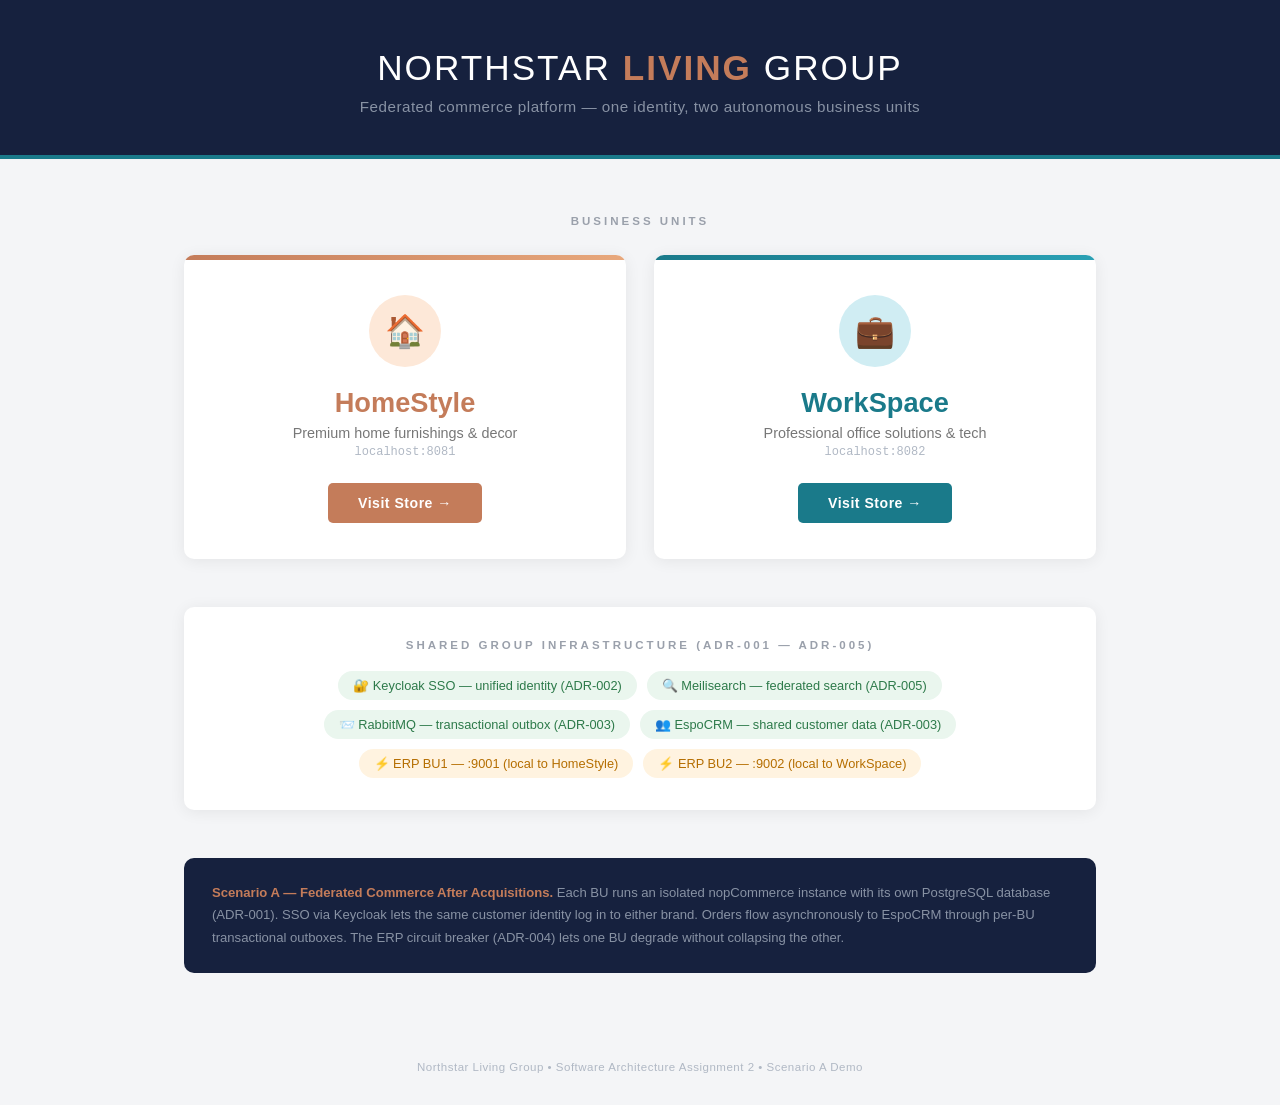
==== portal/index.html @ c7804377 "Design and products for each BU" ====
<!DOCTYPE html>
<html lang="en">
<head>
  <meta charset="UTF-8">
  <meta name="viewport" content="width=device-width, initial-scale=1.0">
  <title>Northstar Living Group — Group Portal</title>
  <style>
    *, *::before, *::after { box-sizing: border-box; margin: 0; padding: 0; }

    body {
      font-family: -apple-system, BlinkMacSystemFont, 'Segoe UI', Roboto, sans-serif;
      background: #f4f5f7;
      color: #333;
      min-height: 100vh;
    }

    /* ── Header ── */
    header {
      background: #16213e;
      color: #fff;
      padding: 48px 24px 40px;
      text-align: center;
      border-bottom: 4px solid #1a7a8a;
    }
    header .group-name {
      font-size: 2.2rem;
      font-weight: 300;
      letter-spacing: 2px;
      text-transform: uppercase;
    }
    header .group-name span { color: #c47c5a; font-weight: 600; }
    header p {
      margin-top: 10px;
      font-size: 0.95rem;
      color: #8892a4;
      letter-spacing: 0.5px;
    }

    /* ── Main layout ── */
    main {
      max-width: 960px;
      margin: 56px auto;
      padding: 0 24px;
    }

    .section-label {
      text-align: center;
      font-size: 0.72rem;
      font-weight: 700;
      letter-spacing: 3px;
      text-transform: uppercase;
      color: #9aa0ab;
      margin-bottom: 28px;
    }

    /* ── BU cards ── */
    .brands {
      display: grid;
      grid-template-columns: 1fr 1fr;
      gap: 28px;
      margin-bottom: 48px;
    }

    .brand-card {
      background: #fff;
      border-radius: 10px;
      padding: 40px 32px 36px;
      box-shadow: 0 2px 16px rgba(0,0,0,.07);
      text-align: center;
      transition: transform .18s ease, box-shadow .18s ease;
      position: relative;
      overflow: hidden;
    }
    .brand-card::before {
      content: "";
      position: absolute;
      top: 0; left: 0; right: 0;
      height: 5px;
    }
    .brand-card.homestyle::before { background: linear-gradient(90deg,#c47c5a,#e8a87c); }
    .brand-card.workspace::before { background: linear-gradient(90deg,#1a7a8a,#2aa0b4); }
    .brand-card:hover { transform: translateY(-5px); box-shadow: 0 10px 32px rgba(0,0,0,.12); }

    .brand-icon {
      width: 72px; height: 72px;
      border-radius: 50%;
      margin: 0 auto 20px;
      display: flex; align-items: center; justify-content: center;
      font-size: 2rem;
    }
    .brand-card.homestyle .brand-icon { background: #fde8d8; }
    .brand-card.workspace .brand-icon { background: #d0edf3; }

    .brand-card h2 { font-size: 1.7rem; font-weight: 700; margin-bottom: 6px; }
    .brand-card.homestyle h2 { color: #c47c5a; }
    .brand-card.workspace h2 { color: #1a7a8a; }

    .brand-card .tagline { color: #777; font-size: 0.9rem; margin-bottom: 4px; }
    .brand-card .port    { font-size: 0.75rem; color: #b0b8c4; font-family: monospace; margin-bottom: 24px; }

    .visit-btn {
      display: inline-block;
      padding: 12px 30px;
      border-radius: 5px;
      font-size: 0.88rem;
      font-weight: 700;
      text-decoration: none;
      letter-spacing: 0.5px;
      transition: opacity .15s;
    }
    .visit-btn:hover { opacity: .85; }
    .brand-card.homestyle .visit-btn { background: #c47c5a; color: #fff; }
    .brand-card.workspace .visit-btn { background: #1a7a8a; color: #fff; }

    /* ── Shared infra panel ── */
    .infra-panel {
      background: #fff;
      border-radius: 10px;
      padding: 32px 28px;
      box-shadow: 0 2px 16px rgba(0,0,0,.07);
      margin-bottom: 48px;
    }
    .infra-panel h3 {
      text-align: center;
      font-size: 0.72rem;
      font-weight: 700;
      letter-spacing: 3px;
      text-transform: uppercase;
      color: #9aa0ab;
      margin-bottom: 20px;
    }
    .chips { display: flex; flex-wrap: wrap; gap: 10px; justify-content: center; }
    .chip {
      border-radius: 20px;
      padding: 7px 15px;
      font-size: 0.8rem;
      font-weight: 500;
      display: flex; align-items: center; gap: 6px;
    }
    .chip.shared { background: #eaf6ee; color: #2d7a4a; }
    .chip.local  { background: #fff3e0; color: #b56e00; }

    /* ── Scenario note ── */
    .scenario-note {
      background: #16213e;
      color: #8892a4;
      border-radius: 10px;
      padding: 24px 28px;
      font-size: 0.82rem;
      line-height: 1.7;
    }
    .scenario-note strong { color: #c47c5a; }

    footer {
      text-align: center;
      padding: 32px 24px;
      color: #b0b8c4;
      font-size: 0.72rem;
      letter-spacing: 0.5px;
    }

    @media (max-width: 600px) {
      .brands { grid-template-columns: 1fr; }
      header .group-name { font-size: 1.6rem; }
    }
  </style>
</head>
<body>

  <header>
    <div class="group-name">Northstar <span>Living</span> Group</div>
    <p>Federated commerce platform &mdash; one identity, two autonomous business units</p>
  </header>

  <main>

    <p class="section-label">Business Units</p>

    <div class="brands">
      <div class="brand-card homestyle">
        <div class="brand-icon">🏠</div>
        <h2>HomeStyle</h2>
        <p class="tagline">Premium home furnishings &amp; decor</p>
        <p class="port">localhost:8081</p>
        <a href="http://localhost:8081" class="visit-btn">Visit Store &rarr;</a>
      </div>

      <div class="brand-card workspace">
        <div class="brand-icon">💼</div>
        <h2>WorkSpace</h2>
        <p class="tagline">Professional office solutions &amp; tech</p>
        <p class="port">localhost:8082</p>
        <a href="http://localhost:8082" class="visit-btn">Visit Store &rarr;</a>
      </div>
    </div>

    <div class="infra-panel">
      <h3>Shared Group Infrastructure (ADR-001 &mdash; ADR-005)</h3>
      <div class="chips">
        <span class="chip shared">🔐 Keycloak SSO &mdash; unified identity (ADR-002)</span>
        <span class="chip shared">🔍 Meilisearch &mdash; federated search (ADR-005)</span>
        <span class="chip shared">📨 RabbitMQ &mdash; transactional outbox (ADR-003)</span>
        <span class="chip shared">👥 EspoCRM &mdash; shared customer data (ADR-003)</span>
        <span class="chip local">⚡ ERP BU1 &mdash; :9001 (local to HomeStyle)</span>
        <span class="chip local">⚡ ERP BU2 &mdash; :9002 (local to WorkSpace)</span>
      </div>
    </div>

    <div class="scenario-note">
      <strong>Scenario A — Federated Commerce After Acquisitions.</strong>
      Each BU runs an isolated nopCommerce instance with its own PostgreSQL database (ADR-001).
      SSO via Keycloak lets the same customer identity log in to either brand.
      Orders flow asynchronously to EspoCRM through per-BU transactional outboxes.
      The ERP circuit breaker (ADR-004) lets one BU degrade without collapsing the other.
    </div>

  </main>

  <footer>
    Northstar Living Group &bull; Software Architecture Assignment 2 &bull; Scenario A Demo
  </footer>

</body>
</html>
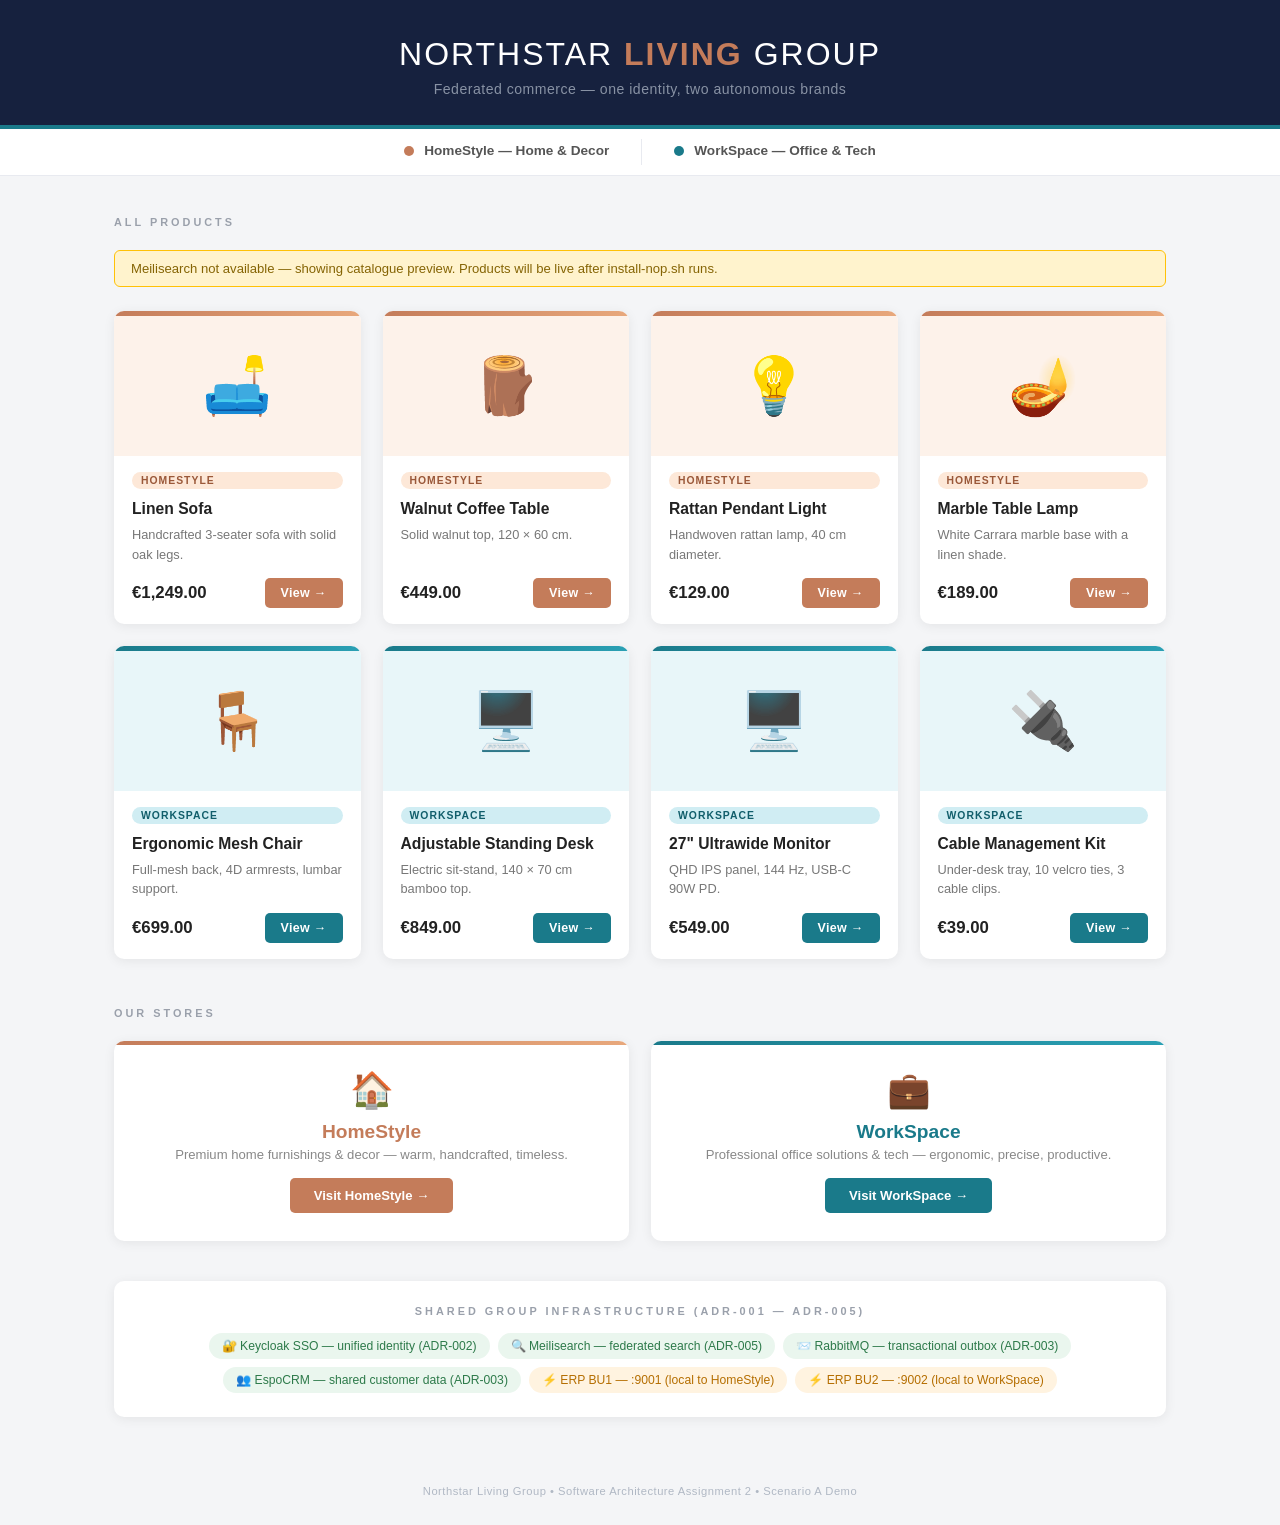
==== commit cf50e2ce: "web page first version" ====
--- a/portal/index.html
+++ b/portal/index.html
@@ -3,7 +3,7 @@
 <head>
   <meta charset="UTF-8">
   <meta name="viewport" content="width=device-width, initial-scale=1.0">
-  <title>Northstar Living Group — Group Portal</title>
+  <title>Northstar Living Group — Shop</title>
   <style>
     *, *::before, *::after { box-sizing: border-box; margin: 0; padding: 0; }
 
@@ -18,150 +18,272 @@
     header {
       background: #16213e;
       color: #fff;
-      padding: 48px 24px 40px;
+      padding: 36px 24px 28px;
       text-align: center;
       border-bottom: 4px solid #1a7a8a;
     }
     header .group-name {
-      font-size: 2.2rem;
+      font-size: 2rem;
       font-weight: 300;
       letter-spacing: 2px;
       text-transform: uppercase;
     }
     header .group-name span { color: #c47c5a; font-weight: 600; }
     header p {
-      margin-top: 10px;
-      font-size: 0.95rem;
+      margin-top: 8px;
+      font-size: 0.88rem;
       color: #8892a4;
       letter-spacing: 0.5px;
     }
 
+    /* ── BU quick-access bar ── */
+    .bu-bar {
+      background: #fff;
+      border-bottom: 1px solid #e8eaf0;
+      display: flex;
+      justify-content: center;
+      gap: 0;
+    }
+    .bu-bar a {
+      display: flex;
+      align-items: center;
+      gap: 10px;
+      padding: 14px 32px;
+      font-size: 0.85rem;
+      font-weight: 600;
+      text-decoration: none;
+      color: #555;
+      border-bottom: 3px solid transparent;
+      transition: color .15s, border-color .15s;
+    }
+    .bu-bar a.hs:hover  { color: #c47c5a; border-color: #c47c5a; }
+    .bu-bar a.ws:hover  { color: #1a7a8a; border-color: #1a7a8a; }
+    .bu-bar .dot {
+      width: 10px; height: 10px;
+      border-radius: 50%;
+      flex-shrink: 0;
+    }
+    .bu-bar .dot.hs { background: #c47c5a; }
+    .bu-bar .dot.ws { background: #1a7a8a; }
+    .bu-bar .sep {
+      width: 1px;
+      background: #e8eaf0;
+      margin: 10px 0;
+    }
+
     /* ── Main layout ── */
     main {
-      max-width: 960px;
-      margin: 56px auto;
+      max-width: 1100px;
+      margin: 40px auto;
       padding: 0 24px;
     }
 
+    /* ── Section label ── */
     .section-label {
-      text-align: center;
-      font-size: 0.72rem;
+      font-size: 0.68rem;
       font-weight: 700;
       letter-spacing: 3px;
       text-transform: uppercase;
       color: #9aa0ab;
-      margin-bottom: 28px;
-    }
-
-    /* ── BU cards ── */
-    .brands {
+      margin-bottom: 22px;
+    }
+
+    /* ── Status banner ── */
+    #status-banner {
+      background: #fff3cd;
+      color: #856404;
+      border: 1px solid #ffc107;
+      border-radius: 6px;
+      padding: 10px 16px;
+      font-size: 0.82rem;
+      margin-bottom: 24px;
+      display: none;
+    }
+
+    /* ── Product grid ── */
+    .product-grid {
+      display: grid;
+      grid-template-columns: repeat(auto-fill, minmax(230px, 1fr));
+      gap: 22px;
+      margin-bottom: 48px;
+    }
+
+    .product-card {
+      background: #fff;
+      border-radius: 10px;
+      box-shadow: 0 2px 12px rgba(0,0,0,.07);
+      overflow: hidden;
+      display: flex;
+      flex-direction: column;
+      transition: transform .18s ease, box-shadow .18s ease;
+    }
+    .product-card:hover {
+      transform: translateY(-4px);
+      box-shadow: 0 10px 28px rgba(0,0,0,.12);
+    }
+
+    .card-top {
+      height: 5px;
+    }
+    .card-top.hs { background: linear-gradient(90deg, #c47c5a, #e8a87c); }
+    .card-top.ws { background: linear-gradient(90deg, #1a7a8a, #2aa0b4); }
+
+    .card-thumb {
+      height: 140px;
+      display: flex;
+      align-items: center;
+      justify-content: center;
+      font-size: 3.5rem;
+    }
+    .card-thumb.hs { background: #fdf2ea; }
+    .card-thumb.ws { background: #e8f6f9; }
+
+    .card-body {
+      padding: 16px 18px;
+      flex: 1;
+      display: flex;
+      flex-direction: column;
+    }
+
+    .bu-badge {
+      display: inline-block;
+      font-size: 0.65rem;
+      font-weight: 700;
+      letter-spacing: 1px;
+      text-transform: uppercase;
+      padding: 3px 9px;
+      border-radius: 20px;
+      margin-bottom: 10px;
+    }
+    .bu-badge.hs { background: #fde8d8; color: #9a5839; }
+    .bu-badge.ws { background: #d0edf3; color: #115e6b; }
+
+    .card-name {
+      font-size: 0.98rem;
+      font-weight: 700;
+      color: #222;
+      margin-bottom: 6px;
+      line-height: 1.3;
+    }
+
+    .card-desc {
+      font-size: 0.8rem;
+      color: #777;
+      line-height: 1.5;
+      flex: 1;
+      margin-bottom: 14px;
+    }
+
+    .card-footer {
+      display: flex;
+      align-items: center;
+      justify-content: space-between;
+      gap: 10px;
+    }
+
+    .card-price {
+      font-size: 1.05rem;
+      font-weight: 700;
+      color: #222;
+    }
+
+    .card-btn {
+      display: inline-block;
+      padding: 8px 16px;
+      border-radius: 5px;
+      font-size: 0.78rem;
+      font-weight: 700;
+      text-decoration: none;
+      letter-spacing: 0.3px;
+      transition: opacity .15s;
+      white-space: nowrap;
+    }
+    .card-btn:hover { opacity: .82; }
+    .card-btn.hs { background: #c47c5a; color: #fff; }
+    .card-btn.ws { background: #1a7a8a; color: #fff; }
+
+    /* ── Stores section ── */
+    .stores {
       display: grid;
       grid-template-columns: 1fr 1fr;
-      gap: 28px;
-      margin-bottom: 48px;
-    }
-
-    .brand-card {
+      gap: 22px;
+      margin-bottom: 40px;
+    }
+    .store-card {
       background: #fff;
       border-radius: 10px;
-      padding: 40px 32px 36px;
-      box-shadow: 0 2px 16px rgba(0,0,0,.07);
+      padding: 28px 24px;
+      box-shadow: 0 2px 12px rgba(0,0,0,.07);
       text-align: center;
-      transition: transform .18s ease, box-shadow .18s ease;
       position: relative;
       overflow: hidden;
     }
-    .brand-card::before {
+    .store-card::before {
       content: "";
       position: absolute;
       top: 0; left: 0; right: 0;
-      height: 5px;
-    }
-    .brand-card.homestyle::before { background: linear-gradient(90deg,#c47c5a,#e8a87c); }
-    .brand-card.workspace::before { background: linear-gradient(90deg,#1a7a8a,#2aa0b4); }
-    .brand-card:hover { transform: translateY(-5px); box-shadow: 0 10px 32px rgba(0,0,0,.12); }
-
-    .brand-icon {
-      width: 72px; height: 72px;
-      border-radius: 50%;
-      margin: 0 auto 20px;
-      display: flex; align-items: center; justify-content: center;
-      font-size: 2rem;
-    }
-    .brand-card.homestyle .brand-icon { background: #fde8d8; }
-    .brand-card.workspace .brand-icon { background: #d0edf3; }
-
-    .brand-card h2 { font-size: 1.7rem; font-weight: 700; margin-bottom: 6px; }
-    .brand-card.homestyle h2 { color: #c47c5a; }
-    .brand-card.workspace h2 { color: #1a7a8a; }
-
-    .brand-card .tagline { color: #777; font-size: 0.9rem; margin-bottom: 4px; }
-    .brand-card .port    { font-size: 0.75rem; color: #b0b8c4; font-family: monospace; margin-bottom: 24px; }
-
-    .visit-btn {
+      height: 4px;
+    }
+    .store-card.hs::before { background: linear-gradient(90deg,#c47c5a,#e8a87c); }
+    .store-card.ws::before { background: linear-gradient(90deg,#1a7a8a,#2aa0b4); }
+    .store-card .icon { font-size: 2.2rem; margin-bottom: 10px; display: block; }
+    .store-card h3 { font-size: 1.2rem; font-weight: 700; margin-bottom: 4px; }
+    .store-card.hs h3 { color: #c47c5a; }
+    .store-card.ws h3 { color: #1a7a8a; }
+    .store-card p { font-size: 0.82rem; color: #888; margin-bottom: 16px; }
+    .store-btn {
       display: inline-block;
-      padding: 12px 30px;
+      padding: 10px 24px;
       border-radius: 5px;
-      font-size: 0.88rem;
+      font-size: 0.82rem;
       font-weight: 700;
       text-decoration: none;
-      letter-spacing: 0.5px;
       transition: opacity .15s;
     }
-    .visit-btn:hover { opacity: .85; }
-    .brand-card.homestyle .visit-btn { background: #c47c5a; color: #fff; }
-    .brand-card.workspace .visit-btn { background: #1a7a8a; color: #fff; }
-
-    /* ── Shared infra panel ── */
+    .store-btn:hover { opacity: .85; }
+    .store-card.hs .store-btn { background: #c47c5a; color: #fff; }
+    .store-card.ws .store-btn { background: #1a7a8a; color: #fff; }
+
+    /* ── Infra panel ── */
     .infra-panel {
       background: #fff;
       border-radius: 10px;
-      padding: 32px 28px;
-      box-shadow: 0 2px 16px rgba(0,0,0,.07);
-      margin-bottom: 48px;
+      padding: 24px 22px;
+      box-shadow: 0 2px 12px rgba(0,0,0,.07);
+      margin-bottom: 40px;
     }
     .infra-panel h3 {
       text-align: center;
-      font-size: 0.72rem;
+      font-size: 0.68rem;
       font-weight: 700;
       letter-spacing: 3px;
       text-transform: uppercase;
       color: #9aa0ab;
-      margin-bottom: 20px;
-    }
-    .chips { display: flex; flex-wrap: wrap; gap: 10px; justify-content: center; }
+      margin-bottom: 16px;
+    }
+    .chips { display: flex; flex-wrap: wrap; gap: 8px; justify-content: center; }
     .chip {
       border-radius: 20px;
-      padding: 7px 15px;
-      font-size: 0.8rem;
+      padding: 6px 13px;
+      font-size: 0.76rem;
       font-weight: 500;
-      display: flex; align-items: center; gap: 6px;
+      display: flex; align-items: center; gap: 5px;
     }
     .chip.shared { background: #eaf6ee; color: #2d7a4a; }
     .chip.local  { background: #fff3e0; color: #b56e00; }
 
-    /* ── Scenario note ── */
-    .scenario-note {
-      background: #16213e;
-      color: #8892a4;
-      border-radius: 10px;
-      padding: 24px 28px;
-      font-size: 0.82rem;
-      line-height: 1.7;
-    }
-    .scenario-note strong { color: #c47c5a; }
-
     footer {
       text-align: center;
-      padding: 32px 24px;
+      padding: 28px 24px;
       color: #b0b8c4;
-      font-size: 0.72rem;
+      font-size: 0.7rem;
       letter-spacing: 0.5px;
     }
 
-    @media (max-width: 600px) {
-      .brands { grid-template-columns: 1fr; }
-      header .group-name { font-size: 1.6rem; }
+    @media (max-width: 640px) {
+      .stores { grid-template-columns: 1fr; }
+      .bu-bar a { padding: 12px 16px; }
+      header .group-name { font-size: 1.5rem; }
     }
   </style>
 </head>
@@ -169,28 +291,38 @@
 
   <header>
     <div class="group-name">Northstar <span>Living</span> Group</div>
-    <p>Federated commerce platform &mdash; one identity, two autonomous business units</p>
+    <p>Federated commerce &mdash; one identity, two autonomous brands</p>
   </header>
 
+  <nav class="bu-bar">
+    <a href="http://localhost:8081" class="hs">
+      <span class="dot hs"></span>HomeStyle — Home &amp; Decor
+    </a>
+    <div class="sep"></div>
+    <a href="http://localhost:8082" class="ws">
+      <span class="dot ws"></span>WorkSpace — Office &amp; Tech
+    </a>
+  </nav>
+
   <main>
 
-    <p class="section-label">Business Units</p>
-
-    <div class="brands">
-      <div class="brand-card homestyle">
-        <div class="brand-icon">🏠</div>
-        <h2>HomeStyle</h2>
-        <p class="tagline">Premium home furnishings &amp; decor</p>
-        <p class="port">localhost:8081</p>
-        <a href="http://localhost:8081" class="visit-btn">Visit Store &rarr;</a>
+    <p class="section-label">All Products</p>
+    <div id="status-banner"></div>
+    <div class="product-grid" id="product-grid"></div>
+
+    <p class="section-label">Our Stores</p>
+    <div class="stores">
+      <div class="store-card hs">
+        <span class="icon">🏠</span>
+        <h3>HomeStyle</h3>
+        <p>Premium home furnishings &amp; decor — warm, handcrafted, timeless.</p>
+        <a href="http://localhost:8081" class="store-btn">Visit HomeStyle &rarr;</a>
       </div>
-
-      <div class="brand-card workspace">
-        <div class="brand-icon">💼</div>
-        <h2>WorkSpace</h2>
-        <p class="tagline">Professional office solutions &amp; tech</p>
-        <p class="port">localhost:8082</p>
-        <a href="http://localhost:8082" class="visit-btn">Visit Store &rarr;</a>
+      <div class="store-card ws">
+        <span class="icon">💼</span>
+        <h3>WorkSpace</h3>
+        <p>Professional office solutions &amp; tech — ergonomic, precise, productive.</p>
+        <a href="http://localhost:8082" class="store-btn">Visit WorkSpace &rarr;</a>
       </div>
     </div>
 
@@ -206,19 +338,117 @@
       </div>
     </div>
 
-    <div class="scenario-note">
-      <strong>Scenario A — Federated Commerce After Acquisitions.</strong>
-      Each BU runs an isolated nopCommerce instance with its own PostgreSQL database (ADR-001).
-      SSO via Keycloak lets the same customer identity log in to either brand.
-      Orders flow asynchronously to EspoCRM through per-BU transactional outboxes.
-      The ERP circuit breaker (ADR-004) lets one BU degrade without collapsing the other.
-    </div>
-
   </main>
 
   <footer>
     Northstar Living Group &bull; Software Architecture Assignment 2 &bull; Scenario A Demo
   </footer>
 
+  <script>
+    // Fallback product catalogue (mirrors seed-bu1.sql / seed-bu2.sql).
+    // Used when Meilisearch is not yet populated (before install-nop.sh runs).
+    const FALLBACK_PRODUCTS = [
+      { buId: 'bu1', name: 'Linen Sofa',            desc: 'Handcrafted 3-seater sofa with solid oak legs.',          price: 1249, slug: 'linen-sofa',            emoji: '🛋️' },
+      { buId: 'bu1', name: 'Walnut Coffee Table',    desc: 'Solid walnut top, 120 × 60 cm.',                         price: 449,  slug: 'walnut-coffee-table',    emoji: '🪵' },
+      { buId: 'bu1', name: 'Rattan Pendant Light',   desc: 'Handwoven rattan lamp, 40 cm diameter.',                 price: 129,  slug: 'rattan-pendant-light',   emoji: '💡' },
+      { buId: 'bu1', name: 'Marble Table Lamp',      desc: 'White Carrara marble base with a linen shade.',          price: 189,  slug: 'marble-table-lamp',      emoji: '🪔' },
+      { buId: 'bu2', name: 'Ergonomic Mesh Chair',   desc: 'Full-mesh back, 4D armrests, lumbar support.',           price: 699,  slug: 'ergonomic-mesh-chair',   emoji: '🪑' },
+      { buId: 'bu2', name: 'Adjustable Standing Desk', desc: 'Electric sit-stand, 140 × 70 cm bamboo top.',         price: 849,  slug: 'adjustable-standing-desk', emoji: '🖥️' },
+      { buId: 'bu2', name: '27" Ultrawide Monitor',  desc: 'QHD IPS panel, 144 Hz, USB-C 90W PD.',                  price: 549,  slug: '27-ultrawide-monitor',   emoji: '🖥️' },
+      { buId: 'bu2', name: 'Cable Management Kit',   desc: 'Under-desk tray, 10 velcro ties, 3 cable clips.',        price: 39,   slug: 'cable-management-kit',   emoji: '🔌' },
+    ];
+
+    const BU_META = {
+      bu1: { label: 'HomeStyle', port: 8081, cls: 'hs', emoji: '🏠' },
+      bu2: { label: 'WorkSpace', port: 8082, cls: 'ws', emoji: '💼' },
+    };
+
+    function productUrl(buId, slug) {
+      return `http://localhost:${BU_META[buId].port}/${slug}`;
+    }
+
+    function formatPrice(price) {
+      return new Intl.NumberFormat('en-IE', { style: 'currency', currency: 'EUR' }).format(price);
+    }
+
+    function renderCard(p) {
+      const bu = BU_META[p.buId] || BU_META['bu1'];
+      const url = productUrl(p.buId, p.slug);
+      const emoji = p.emoji || bu.emoji;
+      const price = p.price != null ? formatPrice(p.price) : '';
+      return `
+        <div class="product-card">
+          <div class="card-top ${bu.cls}"></div>
+          <div class="card-thumb ${bu.cls}">${emoji}</div>
+          <div class="card-body">
+            <span class="bu-badge ${bu.cls}">${bu.label}</span>
+            <div class="card-name">${p.name}</div>
+            <div class="card-desc">${p.desc || p.description || ''}</div>
+            <div class="card-footer">
+              ${price ? `<span class="card-price">${price}</span>` : '<span></span>'}
+              <a href="${url}" class="card-btn ${bu.cls}">View &rarr;</a>
+            </div>
+          </div>
+        </div>`;
+    }
+
+    function renderGrid(products) {
+      const grid = document.getElementById('product-grid');
+      grid.innerHTML = products.map(renderCard).join('');
+    }
+
+    function showBanner(msg) {
+      const b = document.getElementById('status-banner');
+      b.textContent = msg;
+      b.style.display = 'block';
+    }
+
+    async function loadFromMeilisearch() {
+      const MEILI = 'http://localhost:7700';
+      const KEY   = 'northstar-meili-master-key';
+
+      const res = await fetch(`${MEILI}/indexes/products/search`, {
+        method: 'POST',
+        headers: {
+          'Content-Type': 'application/json',
+          'Authorization': `Bearer ${KEY}`,
+        },
+        body: JSON.stringify({ q: '', limit: 50 }),
+        signal: AbortSignal.timeout(3000),
+      });
+
+      if (!res.ok) throw new Error(`Meilisearch HTTP ${res.status}`);
+
+      const data = await res.json();
+      return (data.hits || []).map(h => ({
+        buId: h.buId,
+        name: h.name,
+        desc: h.description,
+        price: h.price,
+        slug: h.slug,
+        emoji: BU_META[h.buId]?.emoji || '📦',
+      }));
+    }
+
+    async function init() {
+      try {
+        const hits = await loadFromMeilisearch();
+        if (hits.length === 0) {
+          // Index exists but is empty — plugins not yet installed
+          renderGrid(FALLBACK_PRODUCTS);
+          showBanner('Meilisearch index is empty — run scripts/install-nop.sh to seed products. Showing catalogue preview.');
+        } else {
+          renderGrid(hits);
+        }
+      } catch {
+        // Meilisearch unreachable or not started yet
+        renderGrid(FALLBACK_PRODUCTS);
+        showBanner('Meilisearch not available — showing catalogue preview. Products will be live after install-nop.sh runs.');
+      }
+    }
+
+    init();
+  </script>
+
 </body>
 </html>
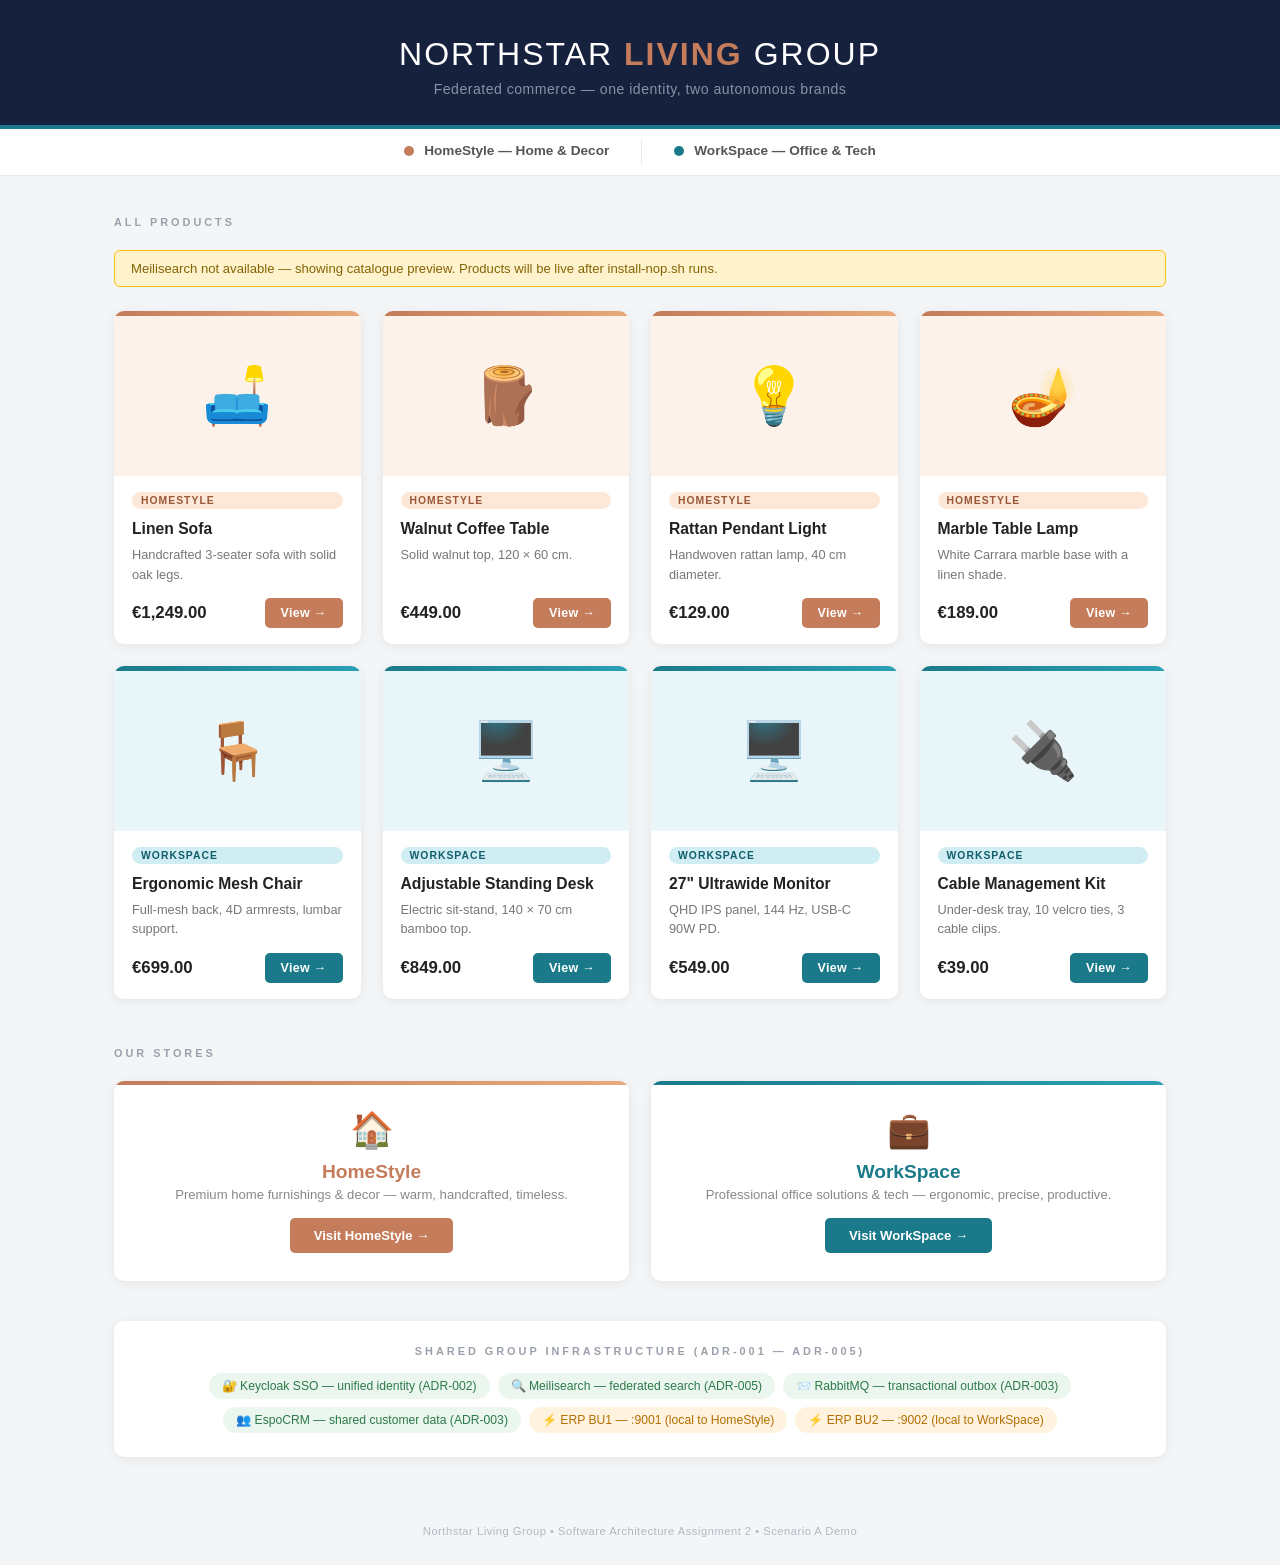
==== commit 1fd08d44: "web page change" ====
--- a/portal/index.html
+++ b/portal/index.html
@@ -129,14 +129,28 @@
     .card-top.ws { background: linear-gradient(90deg, #1a7a8a, #2aa0b4); }
 
     .card-thumb {
-      height: 140px;
+      height: 160px;
+      overflow: hidden;
+      position: relative;
+    }
+    .card-thumb img {
+      width: 100%;
+      height: 100%;
+      object-fit: cover;
+      display: block;
+      transition: transform .3s ease;
+    }
+    .product-card:hover .card-thumb img { transform: scale(1.04); }
+    .card-thumb .thumb-fallback {
+      width: 100%;
+      height: 100%;
       display: flex;
       align-items: center;
       justify-content: center;
       font-size: 3.5rem;
     }
-    .card-thumb.hs { background: #fdf2ea; }
-    .card-thumb.ws { background: #e8f6f9; }
+    .card-thumb .thumb-fallback.hs { background: #fdf2ea; }
+    .card-thumb .thumb-fallback.ws { background: #e8f6f9; }
 
     .card-body {
       padding: 16px 18px;
@@ -376,10 +390,16 @@
       const url = productUrl(p.buId, p.slug);
       const emoji = p.emoji || bu.emoji;
       const price = p.price != null ? formatPrice(p.price) : '';
+      const imgSrc = p.pictureUrl || p.imageUrl || '';
+      const thumb = imgSrc
+        ? `<img src="${imgSrc}" alt="${p.name}" onerror="this.outerHTML='<div class=\\"thumb-fallback ${bu.cls}\\">${emoji}</div>'">`
+        : `<div class="thumb-fallback ${bu.cls}">${emoji}</div>`;
       return `
         <div class="product-card">
           <div class="card-top ${bu.cls}"></div>
-          <div class="card-thumb ${bu.cls}">${emoji}</div>
+          <div class="card-thumb">
+            ${thumb}
+          </div>
           <div class="card-body">
             <span class="bu-badge ${bu.cls}">${bu.label}</span>
             <div class="card-name">${p.name}</div>
